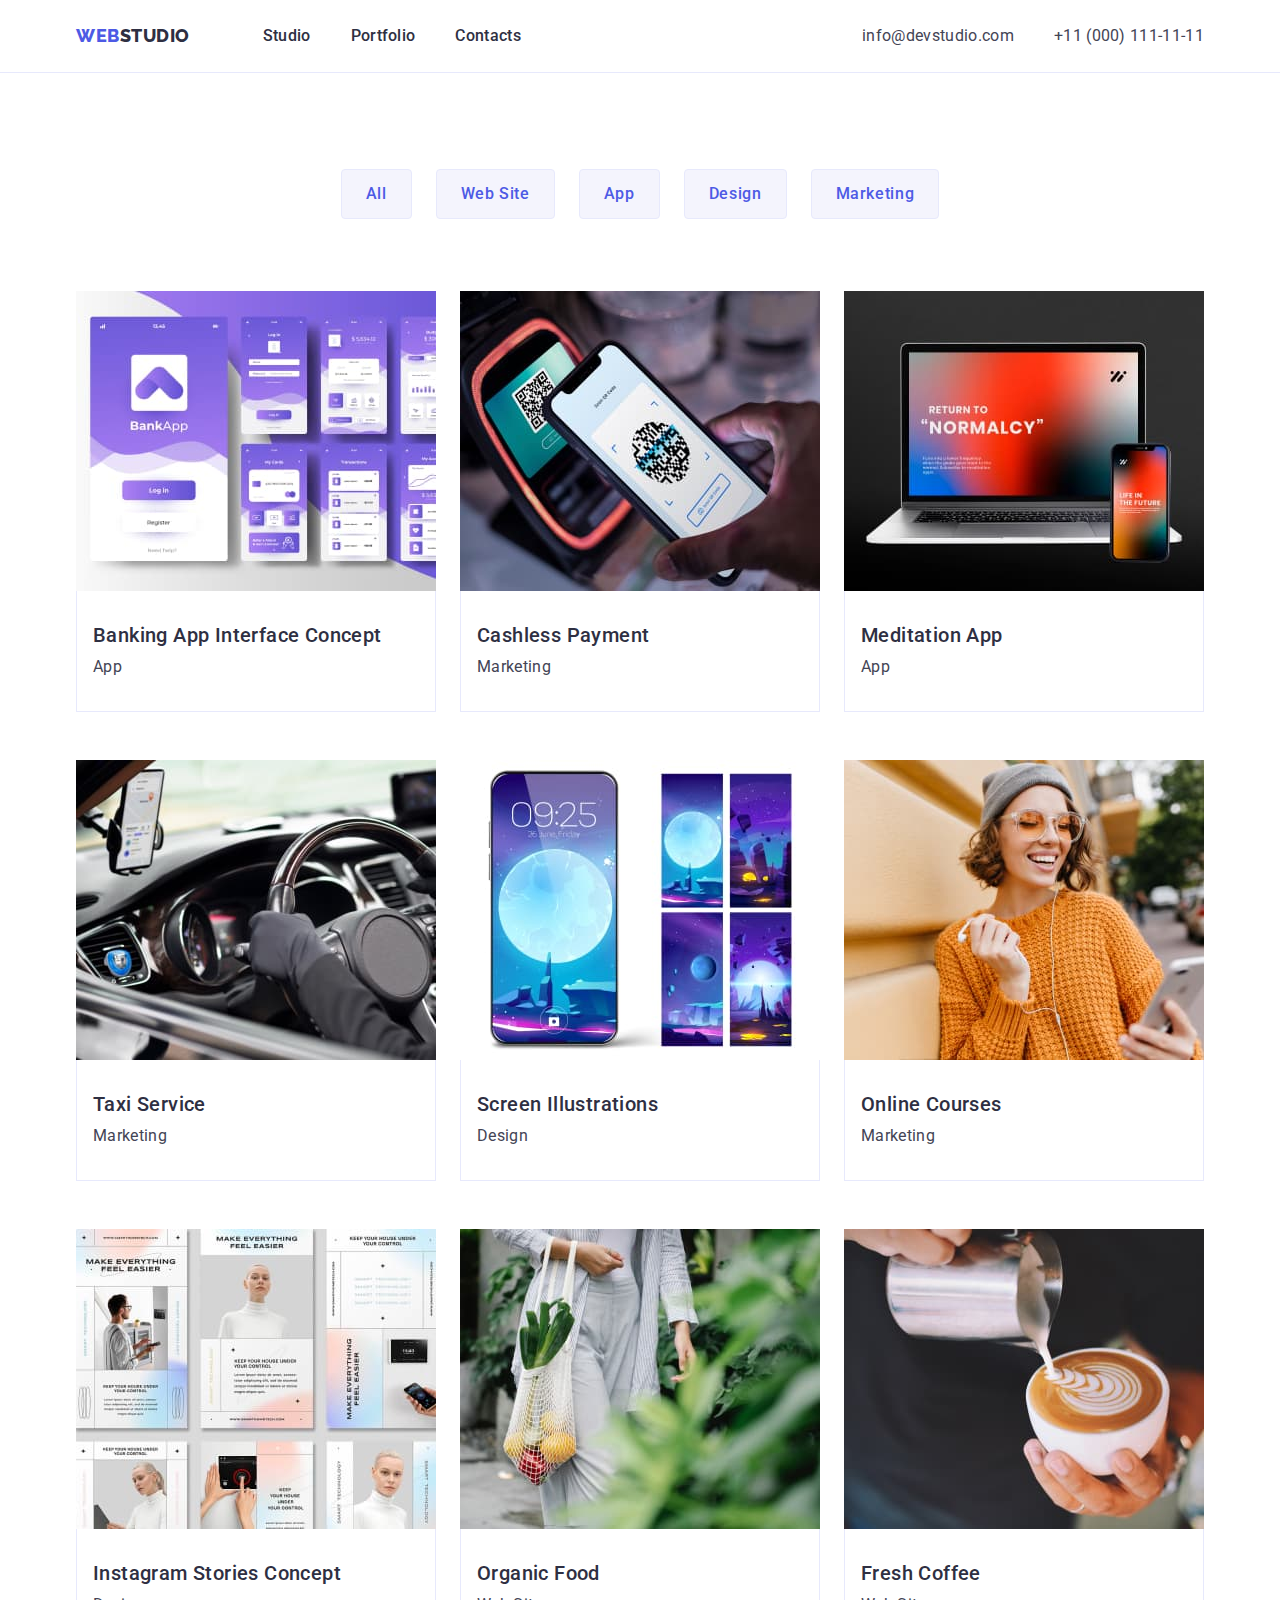
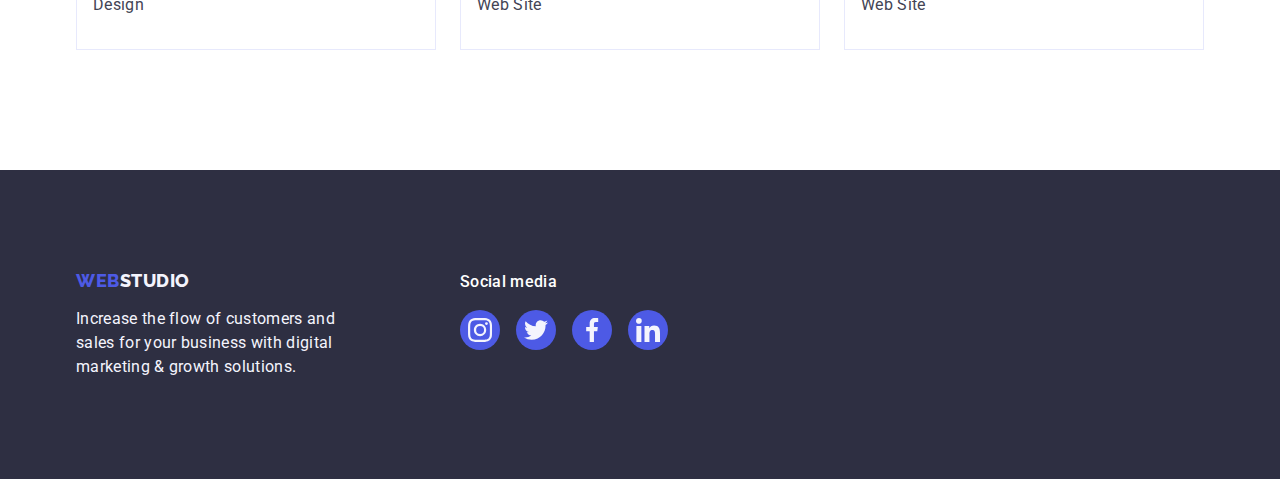
==== portfolio.html @ b9113b6c "Initial commit" ====
<!DOCTYPE html>
<html lang="en">

<head>
    <meta charset="UTF-8">
    <meta http-equiv="X-UA-Compatible" content="IE=edge">
    <meta name="viewport" content="width=device-width, initial-scale=1.0">
    <title>Portfolio</title>
    <link rel="preconnect" href="https://fonts.googleapis.com">
    <link rel="preconnect" href="https://fonts.gstatic.com" crossorigin>
    <link href="https://fonts.googleapis.com/css2?family=Montserrat:ital,wght@0,400;1,700&family=Raleway:wght@800&family=Roboto:wght@400;500;700;900&display=swap" rel="stylesheet">
    <link rel="stylesheet" href="https://cdnjs.cloudflare.com/ajax/libs/modern-normalize/1.1.0/modern-normalize.min.css">
        <link rel="stylesheet" href="./css/styles.css">
</head>
<body>
    <header   class="header">
        <div class="container header-container">
        <nav class="header-navigation">
            <a class="header-logo link"  href="./index.html">
                Web<span class="header-logotype">Studio</span></a>
            <ul class="header-list list">

                <li  class="header-item"><a class="header-link link" href="./index.html">Studio</a></li>
                <li  class="header-item"><a class="header-link link"  href="./portfolio.html">Portfolio</a></li>
                <li  class="header-item"><a class="header-link link" href="">Contacts</a></li>

            </ul>
        </nav>
        <address class="address">
            <ul class="header-list list" >
                <li class="item"><a class="header-mail link" href="mailto:info@devstudio.com">info@devstudio.com</a></li>
                <li class="item"><a class="header-phone link" href="tel:+110001111111">+11 (000) 111-11-11</a></li>
            </ul>
        </address>
        </div>
        </header>
        <main>
            <section class="portfolio">
            <div class="container">
            <h1 hidden>Service</h1>
            <ul class="portfolio-list-btn list">
                <li class="work-item"><button type="button" class="portfolio-btn">All</button></li>
                <li class="work-item"><button type="button" class="portfolio-btn">Web Site</button></li>
                <li class="work-item"><button type="button" class="portfolio-btn">App</button></li>
                <li class="work-item"><button type="button" class="portfolio-btn">Design</button></li>
                <li class="work-item"><button type="button" class="portfolio-btn">Marketing</button></li>
                
            </ul>
            </div>
            <div class="container">
                 <ul class="portfolio-title list">
               <li class="flex-container">
                     <a  class="link link-cards-portfolio " href="#">
                        <img class="section-img" src="./images/app.jpg" width="360" alt="mobile banking app">
                    <div class="cards-portfolio">
                    <h2 class="service-title">Banking App Interface Concept</h2>
                    <p class="service-text">App</p>
                    </div>
                    </a>  
                   </li>
                <li class="flex-container" >
                    <a  class="link link-cards-portfolio" href="#">
                        <img class="section-img" src="./images/screenshot.jpg" width="360" alt="payment by phone">
                        <div class="cards-portfolio">
                        <h2 class="service-title">Cashless Payment</h2>
                        <p class="service-text">Marketing</p>
                        </div>
                        </a>
                </li>
                <li class="flex-container">
                    <a class="link link-cards-portfolio" href="#">
                    <img class="section-img" src="./images/computer.jpg" width="360" alt="laptop and phone">
                    <div class="cards-portfolio">
                        <h2 class="service-title">Meditation App</h2>
                        <p class="service-text">App</p>
                        </div>
                        </a>
                </li>
                <li>
                    <a class="link link-cards-portfolio" href="#">
                        <img class="section-img" src="./images/car.jpg" width="360" alt="interior of the car">
                        <div class="cards-portfolio">
                        <h2 class="service-title ">Taxi Service</h2>
                        <p class="service-text">Marketing</p>
                        </div>
                        </a>
                </li>
                <li>
                    <a class="link link-cards-portfolio" href="#">
                        <img class="section-img" src="./images/phone.jpg" width="360" alt="phone">
                        <div class="cards-portfolio">
                        <h2 class="service-title">Screen Illustrations</h2>
                        <p class="service-text" >Design</p>
                        </div>
                        </a>
                </li>
                <li>
                    <a class="link link-cards-portfolio" href="#">
                   <img class="section-img" src="./images/woman.jpg" width="360" alt="young woman">
                    <div class="cards-portfolio">
                        <h2 class="service-title">Online Courses</h2>
                     <p class="service-text">Marketing</p>
                    </div>
                        </a>
                </li>
                <li class="link">
                    <a class="link link-cards-portfolio" href="#">
                 <img class="section-img" src="./images/cards.jpg" width="360" alt="Instagram app">
                <div class="cards-portfolio">
                        <h2 class="service-title" >Instagram Stories Concept</h2>
                        <p class="service-text">Design</p>
                        </div>
                    </a>
                </li>
                <li>
                    <a class="link link-cards-portfolio" href="#">
                   <img class="section-img" src="./images/organic.jpg" width="360" alt="green food">
                    <div class="cards-portfolio">
                        <h2 class="service-title">Organic Food</h2>
                        <p class="service-text">Web Site</p>
                        </div>
                    </a>
                </li>
                <li>
                    <a class="link link-cards-portfolio" href="#">
              <img class="section-img" src="./images/coffee.jpg" width="360" alt="cup coffee">
            <div class="cards-portfolio">
                        <h2 class="service-title" >Fresh Coffee</h2>
                        <p class="service-text">Web Site</p>
                        </div>
                        </a>
                </li>
            </ul>
           
            </div>
        </section>

        </main>
        <footer class="footer" >
            <div class="container container-one">
                <div class="footer-content">
            <a class="footer-logo link" href="./index.html">Web<span class="footer-logotype">Studio</span></a>
             <p class="footer-text">Increase the flow of customers and sales for your business with digital marketing & growth solutions.</p>
          </div>
<div class="footer-social">
    <h3 class="footer-media">Social media</h3>
    <ul class="footer-list list">
        <li class="footer-item">
            <a class="footer-media-link link" href>
                <svg class="footer-icon" wigth="24" height="24">
                    <use href="./images/icons.svg#icon-instagram-2-1"></use>
                </svg>
            </a>
        </li>
        <li class="footer-item">
            <a class="footer-media-link link" href>
                <svg class="footer-icon" wigth="24" height="24">
                    <use href="./images/icons.svg#icon-twitter-1-1"></use>
                </svg>
            </a>
        </li>
        <li class="footer-item">
            <a class="footer-media-link link" href>
                <svg class="footer-icon" wigth="24" height="24">
                    <use href="./images/icons.svg#icon-facebook-1-1"></use>
                </svg>
            </a>
        </li>
        <li class="footer-item">
            <a class="footer-media-link link" href>
                <svg class="footer-icon" wigth="24" height="24">
                    <use href="./images/icons.svg#icon-linkedin-1-1"></use>
                </svg>
            </a>
        </li>
    </ul>
    </div>
            </div>
        </footer>
        
        </body>
        
        </html>
---- css/styles.css ----
:root {
 --main-title-color: #ffffff;
 --second-color: #2e2f42;
--main-btn-color: #404bbf;
--second-btn-color: #4D5AE5;
--address-color: #434455;
--first-logo-color: #4d5ae5;
--footer-second-color: #f4f4fd;
--main-text-color: #434455;
--border-portfolio: #e7e9fc;
--bg-gradient: linear-gradient(
rgba(46, 47, 66, 0.7),
rgba(46, 47, 66, 0.7)
);
--ocean-bg-color: #31d0aa;
--fill-icon: #8e8f99;
}
html {
    box-sizing: border-box;

}
*,
*::before,
*::after {
    box-sizing: inherit;
}
p,
h1,
h2,
h3,
h4,
h5,
h6 {
    margin: 0;
}
ul {
    margin: 0;
    padding-left: 0;
}
.images {
    display: block;
    max-width: 100%;
    height: auto;
}
body{
    font-family: 'Roboto', sans-serif;
    letter-spacing: 0.02em;
    color: #434455;
    background-color: var(--main-title-color);
    }
.list{
    padding: 0;
     margin: 0;
    list-style: none ;
}
.link{
    text-decoration: none ;
}
.container {
    width: 1158px;
    padding-left: 15px;
    padding-right: 15px;
    margin-left: auto;
    margin-right: auto;
 }
.header {
background-color: var(--main-title-color);
border-bottom: 1px solid var(--border-portfolio);
}
.header-container{
    display: flex;
    align-items: center;
    }
.header-navigation{
display: flex;
align-items: center;
margin-right: auto;
}
.header-logo {
    margin-right: 72px;
    font-family:  'Raleway', sans-serif;
     font-style: normal;
     font-weight: 800;
     font-size: 18px;
     line-height: 1.17;
    display: flex;
     letter-spacing:  0.03em;
     text-transform: uppercase;
    color: var(--first-logo-color)
}
.header-logotype {
width: 71px;
height: 21px;
font-family: 'Raleway';
font-weight: 800;
font-size: 18px;
line-height: 1.17;
display: flex;
letter-spacing: 0.03em;
text-transform: uppercase;
color: var(--second-color); 
}

.header-navigation{
    display: flex;
    align-items: center;
}
.header-item:not(:last-child) {
    margin-right: 40px;
}
.header-list{
 display: flex;
}
.header-item {
    font-weight: 500;
    font-size: 16px;
    line-height: 1.5; 
    color: var(--second-color);}
  .header-list:hover {
      color: var(--main-btn-color);
  }
.header-list:focus {
      color: var(--main-btn-color);
  }
.header-link:hover{color: var(--main-btn-color); }

.header-link:focus{ color: var(--main-btn-color);}
.header-link {
display: block;
padding-top: 24px;
padding-bottom: 24px;
font-weight: 500;
font-size: 16px;
line-height: 1.5; 
letter-spacing: 0.02em;
 color: var(--second-color);
}
.address {
    font-style: normal;
    font-weight: 400;
    line-height: 1.5;
    color: var(--address-color);
   }

.header-mail {
font-weight: 400;
font-size: 16px;
line-height: 1.5;
letter-spacing: 0.02em;
color: var(--address-color);  
}
.header-mail:hover {
    color: var(--main-btn-color);
}
.header-mail:focus {
    color: var(--main-btn-color);
}
.header-phone {
    margin-left: 40px;
    font-weight: 400;
    font-size: 16px;
    line-height: 1.5;
    letter-spacing: 0.02em;
    color: var(--address-color);
}

.header-phone:hover {
    color: var(--main-btn-color);
}
.header-phone:focus {
    color: var(--main-btn-color);
}

.hero {

padding-top: 188px;
padding-bottom: 188px;
background-color: var(--second-color);
text-align: center;
background-image: 
var(--bg-gradient) ,
url(../images/hero-bg.jpg.jpg);
width: 1440px;
margin-left: auto;
margin-right: auto;
background-position: center;
background-repeat: no-repeat;
background-size: cover;
}
.hero-button:hover{ 
    background-color: var(--main-btn-color);
}
.hero-button:focus{ 
color:var(--main-btn-color) ;
background-color: var(--main-btn-color); 
}
.hero-button{
min-width: 169px;
height: 56px;
font-family: 'Roboto', sans-serif;
font-weight: 500;
font-size: 16px;
line-height: 1.5;
letter-spacing: 0.04em;
color: var(--main-title-color);
background-color: var(--second-btn-color);
cursor: pointer;
border-radius: 4px;
border: none;
padding: 16px 32px;

}
.hero-title{
    
margin-left: auto;
margin-right: auto;
width: 496px;
font-weight: 700;
font-size: 56px;
line-height: 1.07;
text-align: center;
letter-spacing: 0.02em;
color: var(--main-title-color);
margin-bottom: 48px;
}
.section-one{
padding-top: 120px;
}

.feature-list{

display: flex;
gap: 24px;
}
.feature-list .item{
width: 264px;
}
.description {
display: flex;
justify-content: center;
align-items: center; 
height: 112px;
background-size: contain;
background-color: #f4f4fd;
border-radius: 4px;
margin-bottom: 8px;
}
.description-icon{
    width: 64px;
    height: 64px;
}


.post{
margin-bottom: 8px;
font-weight: 500;
font-size: 20px;
line-height: 1.2;
letter-spacing: 0.02em;
color: var(--second-color);
}
.text{
font-weight: 400;
font-size: 16px;
line-height: 1.5;
letter-spacing: 0.02em;
color: var(--main-text-color);
}
.section-three{
    padding-top: 120px;
    padding-bottom: 120px;
    
}
.hero-title-two{
font-size: 36px;
line-height: 1.11;
text-align: center;
text-transform: capitalize;
 color: var(--second-color);
 margin-bottom: 72px;
}
.paintings-list{
display: flex;
gap: 24px;

}
.section-four-title{
font-size: 36px;
line-height: 1.11;
text-align: center;
text-transform: capitalize;
letter-spacing: 0.02em;
color: var(--second-color);

} 
.section-four-list{
margin-top: 72px;
display: flex;


gap: 24px;
}
.section-four-img{
display: block;
border: 1px solid var(--border-portfolio);
border-top: none;
border-bottom: none;
  
}
.section-four{
padding-top: 120px;
padding-bottom: 120px;
background:var(--footer-second-color);

}
.section-four-photo{
    margin-bottom: 8px;
    text-align: center;
    font-weight: 500;
    font-size: 20px;
    line-height: 1.2;
    letter-spacing: 0.02em;
    color: var(--second-color);
}


.cards-team-list {
display: flex;
justify-content: center;
gap: 24px;
}

.cards-team-item {
width: 40px;
height: 40px;
}

.cards-team-link {
width: 100%;
height: 100%;
border-radius: 50%;
background-color: var(--second-btn-color);
display: flex;
align-items: center;
justify-content: center;

}
.link-cards-portfolio{
    display: block;
}
.cards-team-link:hover {
    background-color: var(--main-btn-color);
}

.cards-team-icon{
fill: var(--footer-second-color);
}

.cards-portfolio{
    padding-top: 32px;
    padding-bottom: 32px;
    padding-left: 16px;
    border: 1px solid var(--border-portfolio);
    border-top: none;
    gap: 8px;
    }
.link-cards-portfolio:hover{
box-shadow: 0px 3px 1px rgba(0, 0, 0, 0.1), 0px 2px 1px rgba(0, 0, 0, 0.08), 0px 2px 2px rgba(0, 0, 0, 0.12);
}
.section-img{
    display: block;

}
.cards{
    padding-top: 32px;
    padding-bottom: 32px;
    border: 1px solid var(--border-portfolio);
    border-radius: 0px 0px 4px 4px;
    }
.section-four-item{
    background-color: var(--main-title-color);
}
.cards {
box-shadow: 0px 1px 6px 0px rgba(46, 47, 66, 0.08);
}
.profession{
    margin-bottom: 8px;
    text-align: center;
    line-height: 1.5;
    letter-spacing: 0.02em;
    color: var(--main-text-color);
}

.company {
    padding-top: 120px;
    padding-bottom: 120px;
}

.company-tytle {
font-size: 36px;
line-height: 1.11;
text-align: center;
text-transform: capitalize;
letter-spacing: 0.02em;
color: var(--second-color);
}
.company-link{
width: 100%;
height: 100%;
fill: var(--fill-icon);
display: flex;
align-items: center;
justify-content: center;
border: 1px solid var(--fill-icon);
border-radius: 4px;
}
.company-link:hover
 {
fill: var(--main-btn-color);
border-color: var(--main-btn-color);
}

.company-list {
    display: flex;
    gap: 24px;
    margin-top: 72px;
    justify-content: center;
}



.company-item {
width: calc((100% - 120px) / 6);
height: 88px;
}

.footer{
padding-top: 100px;
padding-bottom: 100px;
background-color: var(--second-color);

}
.footer-logotype{
    color: var(--footer-second-color);

}
.footer-logo {
    font-family: 'Raleway', sans-serif;
    font-weight: 800;
    font-size: 18px;
    line-height: 1.17;
    letter-spacing: 0.03em;
    text-transform: uppercase;
    color: var(--first-logo-color)
}
.footer-text{
width: 264px;
margin-top: 16px;
font-weight: 400;
font-size: 16px;
line-height: 1.5;
letter-spacing: 0.02em;
color: var(--footer-second-color);

}
.footer-media{
font-weight: 500;
font-size: 16px;
line-height: 1.5;
letter-spacing: 0.02em;
color: var(--main-title-color);
margin-bottom: 16px;
}
.footer-list{
display: flex;
justify-content: center;
gap: 16px;
}
.container-one{
display: flex;
}
.footer-item{
width: 40px;
height: 40px;
}
.footer-media-link{
width: 100%;
    height: 100%;
    border-radius: 50%;
    background-color: var(--second-btn-color);
    display: flex;
    align-items: center;
    justify-content: center;

}
.footer-media-link:hover {
    background-color: var(--ocean-bg-color);
}
.footer-icon{
fill: var(--footer-second-color);
}
.footer-social{
margin-left: 120px;
}
.root{
    background-color: var(--main-title-color);
}
.list{
    list-style: none ;
}
.link{
    text-decoration: none ;}
.header {
    background-color: var(--main-title-color);
}
.header-logo {
    font-family:  'Raleway', sans-serif;;
     font-weight: 800;
     font-size: 18px;
     line-height: 1.17;
     display: flex;
     letter-spacing:  0.03em;
     text-transform: uppercase;
    color: var(--first-logo-color);
}
.address{
line-height: 1.5;
color: var(--address-color);
 }
.header-link {
font-weight: 500;
font-size: 16px;
line-height: 1.5; 
letter-spacing: 0.02em;
color: var(--second-color);
}
 .header-mail {
font-weight: 400;
font-size: 16px;
line-height: 1.5;
letter-spacing: 0.02em;
color: var(--address-color);  
}
 .header-phone {
font-weight: 400;
font-size: 16px;
line-height: 1.5;
letter-spacing: 0.02em;
color: var(--address-color);
}
.portfolio{
padding-top: 96px;
padding-bottom: 120px;

font-family: 'Roboto', sans-serif ; 
}
.portfolio-btn  {
    
padding-left: 24px;
padding-right: 24px;
padding-top: 12px;
padding-bottom: 12px;
border: 1px solid var(--border-portfolio);
font-family: 'Roboto', sans-serif ;
font-size: 16px;
font-weight: 500;
line-height: 1.5;
letter-spacing: 0.04em;
cursor: pointer;
border-radius: 4px;
background: var(--footer-second-color);
color: var(--second-btn-color);
}
.portfolio-list-btn{
display: flex;
justify-content: center;
}
.portfolio-list-btn .work-item + .work-item {
    margin-left: 24px;
}
.portfolio-title{
display: flex;
flex-wrap: wrap;
margin-top: 72px;
gap: 48px 24px;
}
.flex-container{
width: calc((100% - 48px) / 3);

}
.portfolio-btn:hover{color: var(--main-title-color) ;
  background-color: var(--main-btn-color); 
box-shadow: 0px 3px 1px rgba(0, 0, 0, 0.1), 0px 2px 1px rgba(0, 0, 0, 0.08), 0px 2px 2px rgba(0, 0, 0, 0.12);
 border-color: var(--main-btn-color);
}
.portfolio-btn:focus{color: var(--main-title-color) ;
    background-color: var(--main-btn-color);}
 
.work-item {
  font-family:'Roboto',sans-serif ;
  font-style: normal;
   font-size: 16px;
   line-height: 1.5; 
  letter-spacing: 0.04em;  
}
 .list-style{
list-style:  none;
color: var(--second-color);}
.service-title{
margin-bottom: 8px;
    font-weight: 500;
    font-size: 20px;
    line-height: 1.2;
    letter-spacing: 0.02em;
    color: var(--second-color);
    
}
.service-text{
    font-size: 16px;
    line-height: 1.5;
    letter-spacing: 0.02em;
    color:var(--address-color);
}
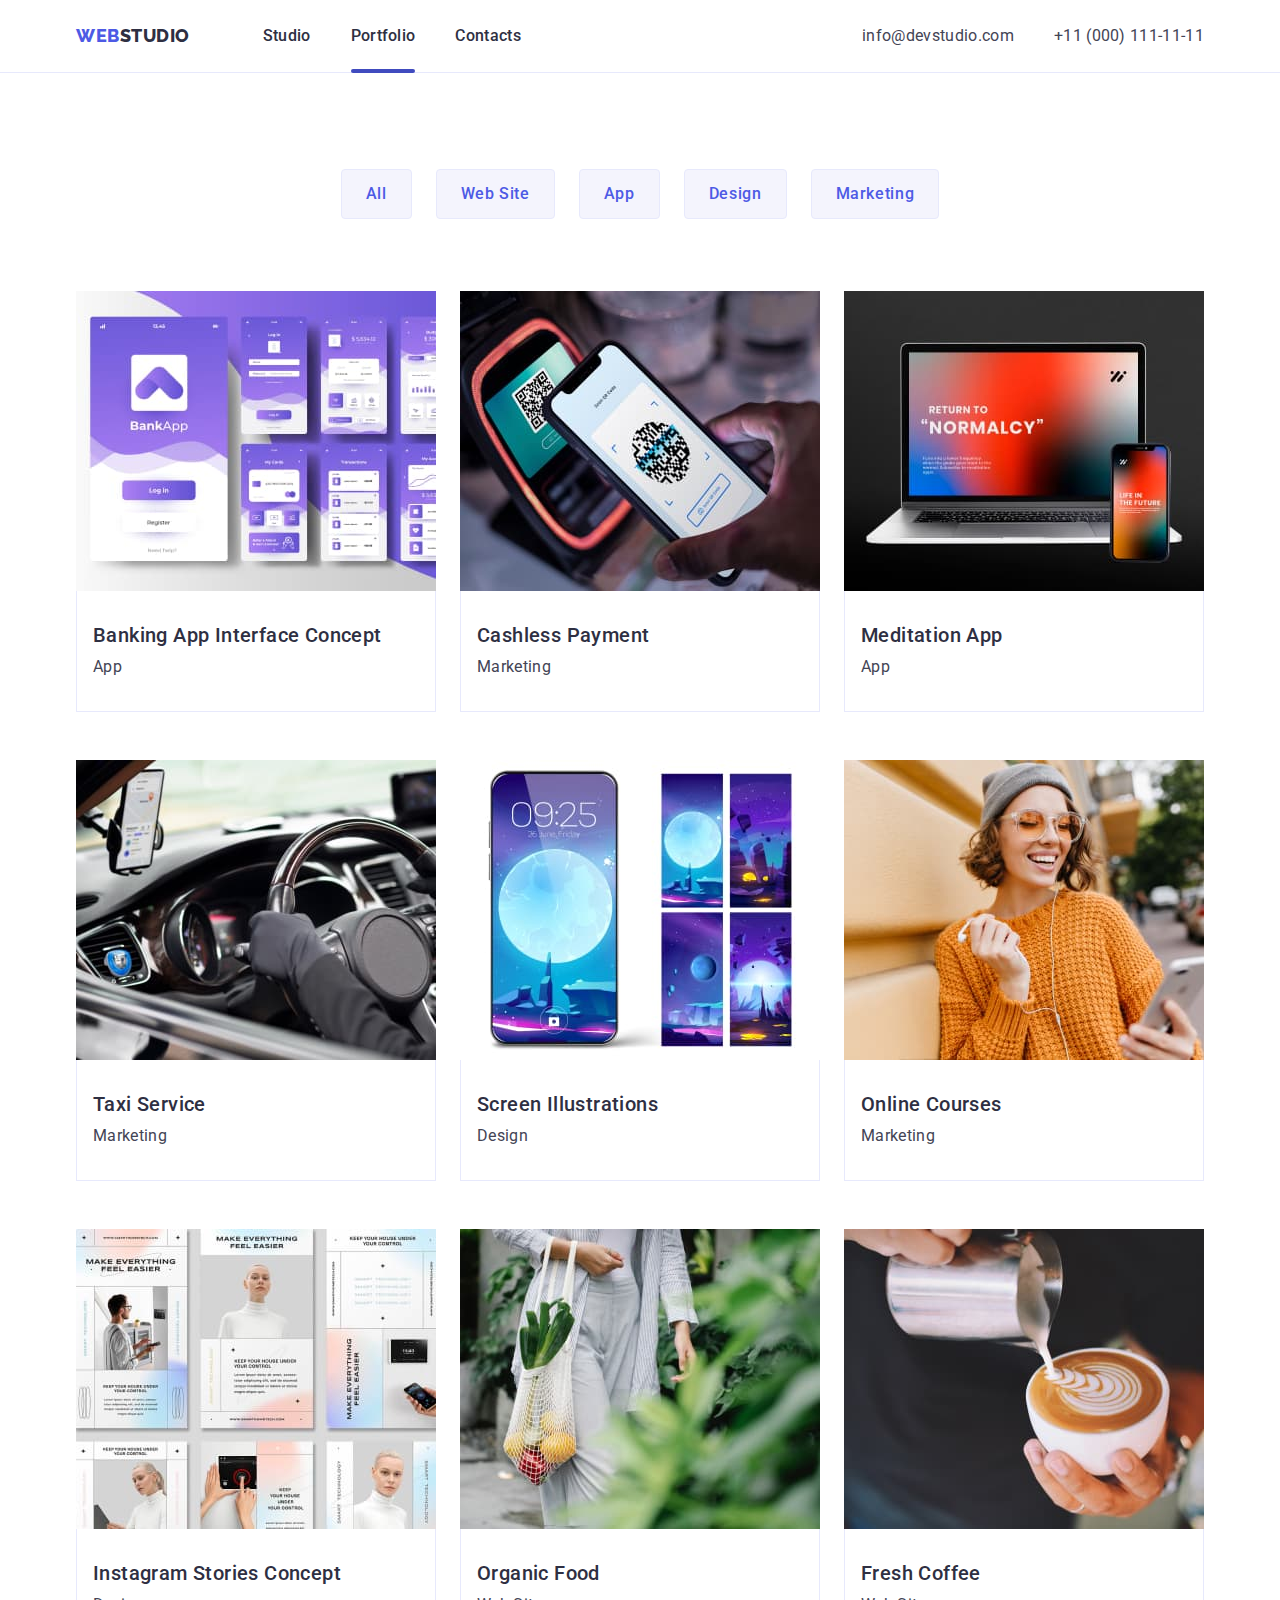
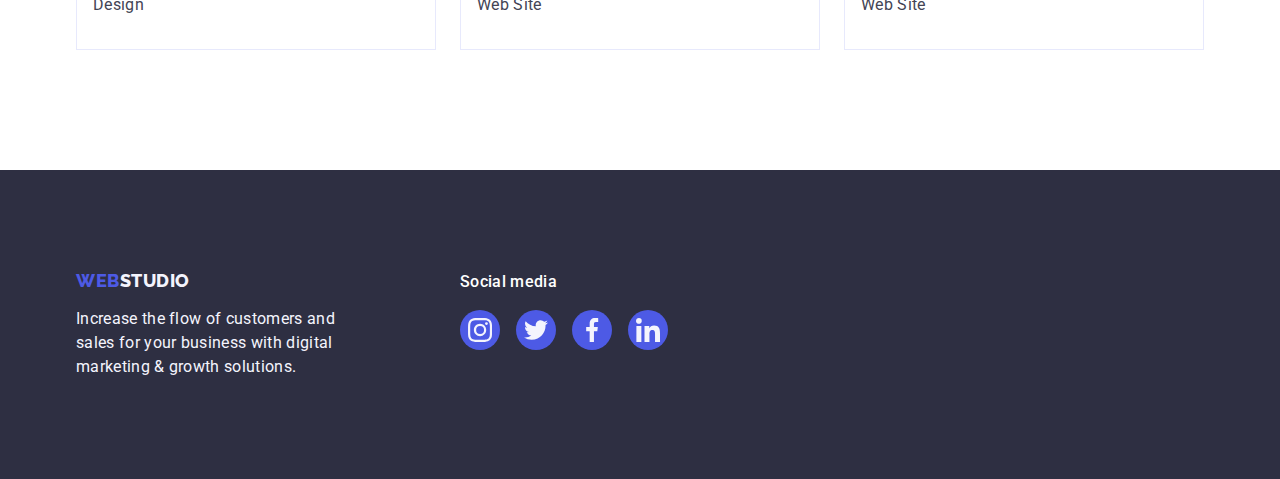
==== commit 7d67d077: "hw5" ====
--- a/portfolio.html
+++ b/portfolio.html
@@ -21,7 +21,7 @@
             <ul class="header-list list">
 
                 <li  class="header-item"><a class="header-link link" href="./index.html">Studio</a></li>
-                <li  class="header-item"><a class="header-link link"  href="./portfolio.html">Portfolio</a></li>
+                <li  class="header-item"><a class="header-link link curent"  href="./portfolio.html">Portfolio</a></li>
                 <li  class="header-item"><a class="header-link link" href="">Contacts</a></li>
 
             </ul>
@@ -50,8 +50,13 @@
             <div class="container">
                  <ul class="portfolio-title list">
                <li class="flex-container">
-                     <a  class="link link-cards-portfolio " href="#">
+                     <a  class="link link-cards-portfolio" href="#">
+                        <div class="portfolio-cover">
                         <img class="section-img" src="./images/app.jpg" width="360" alt="mobile banking app">
+                        <p class="overlay">
+                            Lorem ipsum dolor sit amet consectetur adipisicing elit. Nemo repudiandae veniam rem explicabo consequuntur laudantium totam ex accusantium, rerum expedita. Omnis, dolores aliquam ad delectus cum expedita, ea quos necessitatibus tempore porro ipsa totam suscipit repellat voluptas inventore odit? Odit.
+                        </p>
+                        </div>
                     <div class="cards-portfolio">
                     <h2 class="service-title">Banking App Interface Concept</h2>
                     <p class="service-text">App</p>
@@ -60,7 +65,14 @@
                    </li>
                 <li class="flex-container" >
                     <a  class="link link-cards-portfolio" href="#">
-                        <img class="section-img" src="./images/screenshot.jpg" width="360" alt="payment by phone">
+                        <div class="portfolio-cover">
+                            <img class="section-img" src="./images/screenshot.jpg" width="360" alt="payment by phone">
+                    <p class="overlay">
+                        Lorem ipsum dolor sit amet consectetur adipisicing elit. Nemo repudiandae veniam rem explicabo consequuntur
+                        laudantium totam ex accusantium, rerum expedita. Omnis, dolores aliquam ad delectus cum expedita, ea quos
+                        necessitatibus tempore porro ipsa totam suscipit repellat voluptas inventore odit? Odit.
+                    </p>
+                        </div>
                         <div class="cards-portfolio">
                         <h2 class="service-title">Cashless Payment</h2>
                         <p class="service-text">Marketing</p>
@@ -69,8 +81,15 @@
                 </li>
                 <li class="flex-container">
                     <a class="link link-cards-portfolio" href="#">
-                    <img class="section-img" src="./images/computer.jpg" width="360" alt="laptop and phone">
-                    <div class="cards-portfolio">
+                    <div class="portfolio-cover">
+                        <img class="section-img" src="./images/computer.jpg" width="360" alt="laptop and phone">
+                <p class="overlay">
+                    Lorem ipsum dolor sit amet consectetur adipisicing elit. Nemo repudiandae veniam rem explicabo consequuntur
+                    laudantium totam ex accusantium, rerum expedita. Omnis, dolores aliquam ad delectus cum expedita, ea quos
+                    necessitatibus tempore porro ipsa totam suscipit repellat voluptas inventore odit? Odit.
+                </p>
+                    </div>
+                        <div class="cards-portfolio">
                         <h2 class="service-title">Meditation App</h2>
                         <p class="service-text">App</p>
                         </div>
@@ -78,7 +97,14 @@
                 </li>
                 <li>
                     <a class="link link-cards-portfolio" href="#">
+                        <div class="portfolio-cover">
                         <img class="section-img" src="./images/car.jpg" width="360" alt="interior of the car">
+                        <p class="overlay">
+                            Lorem ipsum dolor sit amet consectetur adipisicing elit. Nemo repudiandae veniam rem explicabo consequuntur
+                            laudantium totam ex accusantium, rerum expedita. Omnis, dolores aliquam ad delectus cum expedita, ea quos
+                            necessitatibus tempore porro ipsa totam suscipit repellat voluptas inventore odit? Odit.
+                        </p>
+                    </div>
                         <div class="cards-portfolio">
                         <h2 class="service-title ">Taxi Service</h2>
                         <p class="service-text">Marketing</p>
@@ -87,7 +113,14 @@
                 </li>
                 <li>
                     <a class="link link-cards-portfolio" href="#">
+                        <div class="portfolio-cover">
                         <img class="section-img" src="./images/phone.jpg" width="360" alt="phone">
+                        <p class="overlay">
+                            Lorem ipsum dolor sit amet consectetur adipisicing elit. Nemo repudiandae veniam rem explicabo consequuntur
+                            laudantium totam ex accusantium, rerum expedita. Omnis, dolores aliquam ad delectus cum expedita, ea quos
+                            necessitatibus tempore porro ipsa totam suscipit repellat voluptas inventore odit? Odit.
+                        </p>
+                    </div>
                         <div class="cards-portfolio">
                         <h2 class="service-title">Screen Illustrations</h2>
                         <p class="service-text" >Design</p>
@@ -96,8 +129,15 @@
                 </li>
                 <li>
                     <a class="link link-cards-portfolio" href="#">
+                        <div class="portfolio-cover">
                    <img class="section-img" src="./images/woman.jpg" width="360" alt="young woman">
-                    <div class="cards-portfolio">
+                    <p class="overlay">
+                        Lorem ipsum dolor sit amet consectetur adipisicing elit. Nemo repudiandae veniam rem explicabo consequuntur
+                        laudantium totam ex accusantium, rerum expedita. Omnis, dolores aliquam ad delectus cum expedita, ea quos
+                        necessitatibus tempore porro ipsa totam suscipit repellat voluptas inventore odit? Odit.
+                    </p>
+                </div>
+                   <div class="cards-portfolio">
                         <h2 class="service-title">Online Courses</h2>
                      <p class="service-text">Marketing</p>
                     </div>
@@ -105,8 +145,15 @@
                 </li>
                 <li class="link">
                     <a class="link link-cards-portfolio" href="#">
+                        <div class="portfolio-cover">
                  <img class="section-img" src="./images/cards.jpg" width="360" alt="Instagram app">
-                <div class="cards-portfolio">
+            <p class="overlay">
+                Lorem ipsum dolor sit amet consectetur adipisicing elit. Nemo repudiandae veniam rem explicabo consequuntur
+                laudantium totam ex accusantium, rerum expedita. Omnis, dolores aliquam ad delectus cum expedita, ea quos
+                necessitatibus tempore porro ipsa totam suscipit repellat voluptas inventore odit? Odit.
+            </p>
+                </div>
+                 <div class="cards-portfolio">
                         <h2 class="service-title" >Instagram Stories Concept</h2>
                         <p class="service-text">Design</p>
                         </div>
@@ -114,8 +161,15 @@
                 </li>
                 <li>
                     <a class="link link-cards-portfolio" href="#">
+                        <div class="portfolio-cover">
                    <img class="section-img" src="./images/organic.jpg" width="360" alt="green food">
-                    <div class="cards-portfolio">
+                <p class="overlay">
+                    Lorem ipsum dolor sit amet consectetur adipisicing elit. Nemo repudiandae veniam rem explicabo consequuntur
+                    laudantium totam ex accusantium, rerum expedita. Omnis, dolores aliquam ad delectus cum expedita, ea quos
+                    necessitatibus tempore porro ipsa totam suscipit repellat voluptas inventore odit? Odit.
+                </p>
+                </div>
+                   <div class="cards-portfolio">
                         <h2 class="service-title">Organic Food</h2>
                         <p class="service-text">Web Site</p>
                         </div>
@@ -123,8 +177,15 @@
                 </li>
                 <li>
                     <a class="link link-cards-portfolio" href="#">
+                        <div class="portfolio-cover">
               <img class="section-img" src="./images/coffee.jpg" width="360" alt="cup coffee">
-            <div class="cards-portfolio">
+        <p class="overlay">
+            Lorem ipsum dolor sit amet consectetur adipisicing elit. Nemo repudiandae veniam rem explicabo consequuntur
+            laudantium totam ex accusantium, rerum expedita. Omnis, dolores aliquam ad delectus cum expedita, ea quos
+            necessitatibus tempore porro ipsa totam suscipit repellat voluptas inventore odit? Odit.
+        </p>
+            </div>
+              <div class="cards-portfolio">
                         <h2 class="service-title" >Fresh Coffee</h2>
                         <p class="service-text">Web Site</p>
                         </div>
@@ -147,28 +208,28 @@
     <ul class="footer-list list">
         <li class="footer-item">
             <a class="footer-media-link link" href>
-                <svg class="footer-icon" wigth="24" height="24">
+                <svg class="footer-icon" width="24" height="24">
                     <use href="./images/icons.svg#icon-instagram-2-1"></use>
                 </svg>
             </a>
         </li>
         <li class="footer-item">
             <a class="footer-media-link link" href>
-                <svg class="footer-icon" wigth="24" height="24">
+                <svg class="footer-icon" width="24" height="24">
                     <use href="./images/icons.svg#icon-twitter-1-1"></use>
                 </svg>
             </a>
         </li>
         <li class="footer-item">
             <a class="footer-media-link link" href>
-                <svg class="footer-icon" wigth="24" height="24">
+                <svg class="footer-icon" width="24" height="24">
                     <use href="./images/icons.svg#icon-facebook-1-1"></use>
                 </svg>
             </a>
         </li>
         <li class="footer-item">
             <a class="footer-media-link link" href>
-                <svg class="footer-icon" wigth="24" height="24">
+                <svg class="footer-icon" width="24" height="24">
                     <use href="./images/icons.svg#icon-linkedin-1-1"></use>
                 </svg>
             </a>
@@ -177,7 +238,7 @@
     </div>
             </div>
         </footer>
-        
+        <script src="./js/modal.js"></script>
         </body>
         
         </html>--- a/css/styles.css
+++ b/css/styles.css
@@ -8,12 +8,16 @@
 --footer-second-color: #f4f4fd;
 --main-text-color: #434455;
 --border-portfolio: #e7e9fc;
+--color-modal-bg: #fcfcfc;
 --bg-gradient: linear-gradient(
 rgba(46, 47, 66, 0.7),
 rgba(46, 47, 66, 0.7)
 );
 --ocean-bg-color: #31d0aa;
 --fill-icon: #8e8f99;
+--transition-dur-and-func: 250ms 
+cubic-bezier(0.4, 0, 0.2, 1);
+;
 }
 html {
     box-sizing: border-box;
@@ -109,7 +113,9 @@
     margin-right: 40px;
 }
 .header-list{
- display: flex;
+display: flex;
+
+
 }
 .header-item {
     font-weight: 500;
@@ -126,6 +132,7 @@
 
 .header-link:focus{ color: var(--main-btn-color);}
 .header-link {
+position: relative;
 display: block;
 padding-top: 24px;
 padding-bottom: 24px;
@@ -134,12 +141,27 @@
 line-height: 1.5; 
 letter-spacing: 0.02em;
  color: var(--second-color);
-}
+ transition: color var(--transition-dur-and-func);
+}
+
+.curent::after{
+content: '';
+position: absolute;
+margin-top: 20px;
+bottom: -1px;border-radius: 2px;
+display: block;
+width: 100%;
+height: 4px;
+background-color: var(--main-btn-color);
+
+}
+
 .address {
     font-style: normal;
     font-weight: 400;
     line-height: 1.5;
     color: var(--address-color);
+    transition: var(--transition-dur-and-func);
    }
 
 .header-mail {
@@ -208,7 +230,7 @@
 border-radius: 4px;
 border: none;
 padding: 16px 32px;
-
+transition: background-color var(--transition-dur-and-func);
 }
 .hero-title{
     
@@ -241,7 +263,7 @@
 align-items: center; 
 height: 112px;
 background-size: contain;
-background-color: #f4f4fd;
+background-color: var(--footer-second-color);
 border-radius: 4px;
 margin-bottom: 8px;
 }
@@ -343,7 +365,7 @@
 display: flex;
 align-items: center;
 justify-content: center;
-
+transition: background-color var(--transition-dur-and-func);
 }
 .link-cards-portfolio{
     display: block;
@@ -354,6 +376,9 @@
 
 .cards-team-icon{
 fill: var(--footer-second-color);
+}
+.cards-team-icon{
+transition: fill var(--transition-dur-and-func);
 }
 
 .cards-portfolio{
@@ -413,6 +438,10 @@
 justify-content: center;
 border: 1px solid var(--fill-icon);
 border-radius: 4px;
+transition: border-color var(--transition-dur-and-func);
+}
+.company-icon{
+ transition: fill var(--transition-dur-and-func);
 }
 .company-link:hover
  {
@@ -491,7 +520,7 @@
     display: flex;
     align-items: center;
     justify-content: center;
-
+transition: background-color var(--transition-dur-and-func);
 }
 .footer-media-link:hover {
     background-color: var(--ocean-bg-color);
@@ -499,6 +528,10 @@
 .footer-icon{
 fill: var(--footer-second-color);
 }
+.footer-icon {
+transition: fill var(--transition-dur-and-func);
+}
+
 .footer-social{
 margin-left: 120px;
 }
@@ -571,6 +604,10 @@
 background: var(--footer-second-color);
 color: var(--second-btn-color);
 }
+.portfolio-btn{
+transition: color var(--transition-dur-and-func);
+
+}
 .portfolio-list-btn{
 display: flex;
 justify-content: center;
@@ -587,6 +624,31 @@
 .flex-container{
 width: calc((100% - 48px) / 3);
 
+}
+
+
+
+.overlay{
+    position: absolute; 
+    background-color: var(--first-logo-color);
+    color: var(--footer-second-color);
+    font-size: 16px;
+    top: 0;
+    font-weight: 400;
+    padding: 40px;
+    height: 100%;
+   transform: translateY(100%);
+   transition: transform var(--transition-dur-and-func); 
+}
+.portfolio-cover{
+position: relative;
+overflow: hidden;
+}
+.link-cards-portfolio{
+   display: block;
+}
+.link-cards-portfolio:hover .overlay{
+ transform: translate(0);
 }
 .portfolio-btn:hover{color: var(--main-title-color) ;
   background-color: var(--main-btn-color); 
@@ -621,3 +683,68 @@
     letter-spacing: 0.02em;
     color:var(--address-color);
 }
+.backdrop{
+    position: fixed;
+    z-index: 100;
+    top: 0;
+    left: 0;
+    height: 100%;
+    width: 100%;
+    background-color: rgba(0, 0, 0, 0.2);
+    transition: visibility var(--transition-dur-and-func),
+    opacity var(--transition-dur-and-func);
+   
+    
+}
+.modal{
+position: absolute;
+top: 50%;
+left: 50%;
+transform: translate(-50%, -50%);
+ width: 408px;
+ height: 576px; 
+ background-color:var(--color-modal-bg) ;  
+ border-radius: 4px;
+transition: transform var(--transition-dur-and-func)
+
+}
+.backdrop .is-hidden {
+  visibility: hidden;
+  opacity: 0;
+  pointer-events: none;
+}
+.is-hidden{
+    opacity: 0;
+    visibility: hidden;
+    pointer-events: none;
+}
+.modal-close-btn{
+    position: absolute;
+    top: 24px;
+    right: 24px;
+    width: 24px;
+    height: 24px;
+    display: flex;
+   cursor: pointer;
+    justify-content: center;
+    align-items: center;
+    background-color: var(--border-portfolio);
+    border-radius: 50px;
+    padding: 0;
+    margin: 0;
+    color: var(--second-color);
+    border: 1px solid rgba(0, 0, 0, 0.1);
+transition: background-color var(--transition-dur-and-func);
+     
+}
+.modal-close-btn-icon{
+transition: fill var(--transition-dur-and-func);
+
+
+
+} 
+.modal-close-btn:hover,:focus{
+background-color: var(--main-btn-color);
+fill: var(--main-title-color);
+}
+
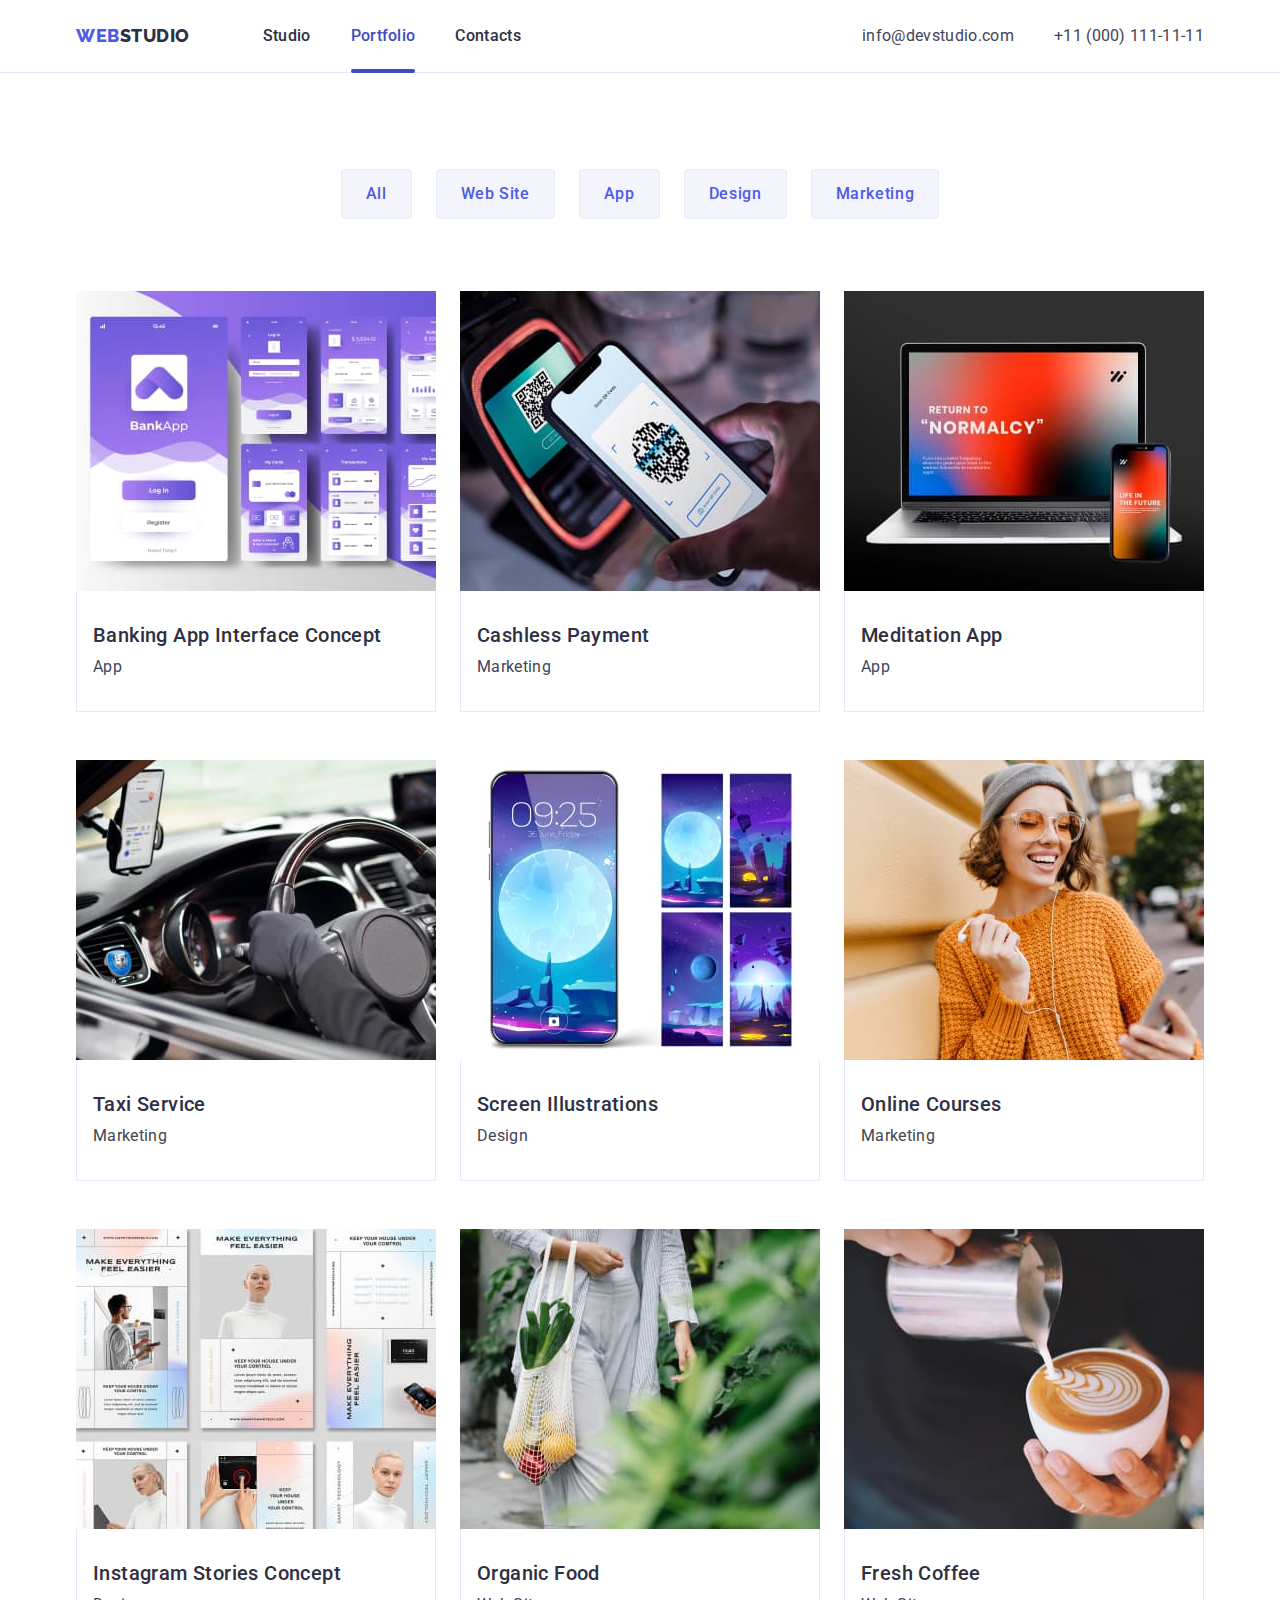
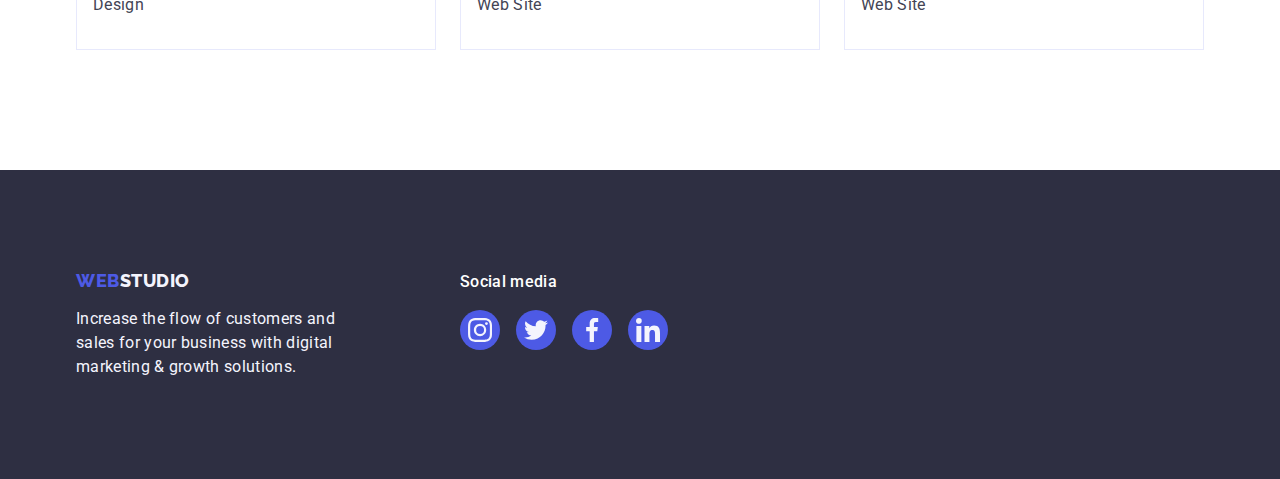
==== commit 0977a2f1: "hwww5" ====
--- a/portfolio.html
+++ b/portfolio.html
@@ -21,7 +21,7 @@
             <ul class="header-list list">
 
                 <li  class="header-item"><a class="header-link link" href="./index.html">Studio</a></li>
-                <li  class="header-item"><a class="header-link link curent"  href="./portfolio.html">Portfolio</a></li>
+                <li  class="header-item"><a class="header-link link current" href="./portfolio.html">Portfolio</a></li>
                 <li  class="header-item"><a class="header-link link" href="">Contacts</a></li>
 
             </ul>
@@ -54,7 +54,7 @@
                         <div class="portfolio-cover">
                         <img class="section-img" src="./images/app.jpg" width="360" alt="mobile banking app">
                         <p class="overlay">
-                            Lorem ipsum dolor sit amet consectetur adipisicing elit. Nemo repudiandae veniam rem explicabo consequuntur laudantium totam ex accusantium, rerum expedita. Omnis, dolores aliquam ad delectus cum expedita, ea quos necessitatibus tempore porro ipsa totam suscipit repellat voluptas inventore odit? Odit.
+                      Lorem, ipsum dolor sit amet consectetur adipisicing elit. Provident suscipit illum temporibus quas nihil dolores aliquam maiores hic numquam error.
                         </p>
                         </div>
                     <div class="cards-portfolio">
@@ -68,9 +68,7 @@
                         <div class="portfolio-cover">
                             <img class="section-img" src="./images/screenshot.jpg" width="360" alt="payment by phone">
                     <p class="overlay">
-                        Lorem ipsum dolor sit amet consectetur adipisicing elit. Nemo repudiandae veniam rem explicabo consequuntur
-                        laudantium totam ex accusantium, rerum expedita. Omnis, dolores aliquam ad delectus cum expedita, ea quos
-                        necessitatibus tempore porro ipsa totam suscipit repellat voluptas inventore odit? Odit.
+                        Lorem ipsum dolor sit, amet consectetur adipisicing elit. Repellendus ad dolor deleniti veniam blanditiis qui repellat fugiat, quam nihil culpa?
                     </p>
                         </div>
                         <div class="cards-portfolio">
@@ -84,9 +82,7 @@
                     <div class="portfolio-cover">
                         <img class="section-img" src="./images/computer.jpg" width="360" alt="laptop and phone">
                 <p class="overlay">
-                    Lorem ipsum dolor sit amet consectetur adipisicing elit. Nemo repudiandae veniam rem explicabo consequuntur
-                    laudantium totam ex accusantium, rerum expedita. Omnis, dolores aliquam ad delectus cum expedita, ea quos
-                    necessitatibus tempore porro ipsa totam suscipit repellat voluptas inventore odit? Odit.
+                    Lorem ipsum, dolor sit amet consectetur adipisicing elit. Aliquid explicabo perspiciatis, sequi provident suscipit vero eum obcaecati illo quisquam nostrum.
                 </p>
                     </div>
                         <div class="cards-portfolio">
@@ -100,9 +96,7 @@
                         <div class="portfolio-cover">
                         <img class="section-img" src="./images/car.jpg" width="360" alt="interior of the car">
                         <p class="overlay">
-                            Lorem ipsum dolor sit amet consectetur adipisicing elit. Nemo repudiandae veniam rem explicabo consequuntur
-                            laudantium totam ex accusantium, rerum expedita. Omnis, dolores aliquam ad delectus cum expedita, ea quos
-                            necessitatibus tempore porro ipsa totam suscipit repellat voluptas inventore odit? Odit.
+                            Lorem ipsum dolor sit amet, consectetur adipisicing elit. At ea laborum perferendis soluta explicabo incidunt aspernatur quis ipsa reprehenderit iure?
                         </p>
                     </div>
                         <div class="cards-portfolio">
@@ -116,9 +110,7 @@
                         <div class="portfolio-cover">
                         <img class="section-img" src="./images/phone.jpg" width="360" alt="phone">
                         <p class="overlay">
-                            Lorem ipsum dolor sit amet consectetur adipisicing elit. Nemo repudiandae veniam rem explicabo consequuntur
-                            laudantium totam ex accusantium, rerum expedita. Omnis, dolores aliquam ad delectus cum expedita, ea quos
-                            necessitatibus tempore porro ipsa totam suscipit repellat voluptas inventore odit? Odit.
+                           Lorem ipsum dolor sit amet consectetur adipisicing elit. Fuga ratione aut praesentium reprehenderit hic dicta distinctio, optio autem quia? Ratione!
                         </p>
                     </div>
                         <div class="cards-portfolio">
@@ -132,9 +124,7 @@
                         <div class="portfolio-cover">
                    <img class="section-img" src="./images/woman.jpg" width="360" alt="young woman">
                     <p class="overlay">
-                        Lorem ipsum dolor sit amet consectetur adipisicing elit. Nemo repudiandae veniam rem explicabo consequuntur
-                        laudantium totam ex accusantium, rerum expedita. Omnis, dolores aliquam ad delectus cum expedita, ea quos
-                        necessitatibus tempore porro ipsa totam suscipit repellat voluptas inventore odit? Odit.
+                        Lorem ipsum dolor sit amet consectetur adipisicing elit. Assumenda saepe eaque perspiciatis dolores laborum eum perferendis at inventore optio labore.
                     </p>
                 </div>
                    <div class="cards-portfolio">
@@ -148,9 +138,7 @@
                         <div class="portfolio-cover">
                  <img class="section-img" src="./images/cards.jpg" width="360" alt="Instagram app">
             <p class="overlay">
-                Lorem ipsum dolor sit amet consectetur adipisicing elit. Nemo repudiandae veniam rem explicabo consequuntur
-                laudantium totam ex accusantium, rerum expedita. Omnis, dolores aliquam ad delectus cum expedita, ea quos
-                necessitatibus tempore porro ipsa totam suscipit repellat voluptas inventore odit? Odit.
+              Lorem ipsum dolor sit amet, consectetur adipisicing elit. Sequi laboriosam consequuntur ab neque voluptatum nesciunt quis labore dolorem a eaque.
             </p>
                 </div>
                  <div class="cards-portfolio">
@@ -164,9 +152,7 @@
                         <div class="portfolio-cover">
                    <img class="section-img" src="./images/organic.jpg" width="360" alt="green food">
                 <p class="overlay">
-                    Lorem ipsum dolor sit amet consectetur adipisicing elit. Nemo repudiandae veniam rem explicabo consequuntur
-                    laudantium totam ex accusantium, rerum expedita. Omnis, dolores aliquam ad delectus cum expedita, ea quos
-                    necessitatibus tempore porro ipsa totam suscipit repellat voluptas inventore odit? Odit.
+                    Lorem ipsum dolor sit amet consectetur adipisicing elit. Quos perferendis temporibus at aliquam ea minus odit nihil cum, modi amet!
                 </p>
                 </div>
                    <div class="cards-portfolio">
@@ -180,9 +166,7 @@
                         <div class="portfolio-cover">
               <img class="section-img" src="./images/coffee.jpg" width="360" alt="cup coffee">
         <p class="overlay">
-            Lorem ipsum dolor sit amet consectetur adipisicing elit. Nemo repudiandae veniam rem explicabo consequuntur
-            laudantium totam ex accusantium, rerum expedita. Omnis, dolores aliquam ad delectus cum expedita, ea quos
-            necessitatibus tempore porro ipsa totam suscipit repellat voluptas inventore odit? Odit.
+            Lorem ipsum dolor sit amet, consectetur adipisicing elit. At quos quas dolor laudantium soluta officia aspernatur illum nam doloremque suscipit!
         </p>
             </div>
               <div class="cards-portfolio">
--- a/css/styles.css
+++ b/css/styles.css
@@ -121,16 +121,20 @@
     font-weight: 500;
     font-size: 16px;
     line-height: 1.5; 
-    color: var(--second-color);}
+    color: var(--second-color);
+   
+}
   .header-list:hover {
       color: var(--main-btn-color);
   }
 .header-list:focus {
-      color: var(--main-btn-color);
+    color: var(--main-btn-color);
   }
 .header-link:hover{color: var(--main-btn-color); }
 
-.header-link:focus{ color: var(--main-btn-color);}
+.header-link:focus {
+    color: var(--main-btn-color);
+}
 .header-link {
 position: relative;
 display: block;
@@ -141,14 +145,17 @@
 line-height: 1.5; 
 letter-spacing: 0.02em;
  color: var(--second-color);
- transition: color var(--transition-dur-and-func);
-}
-
-.curent::after{
+transition: color var(--transition-dur-and-func);
+}
+ .link.current{
+   color: var(--main-btn-color);
+}
+.current::after{
 content: '';
 position: absolute;
 margin-top: 20px;
-bottom: -1px;border-radius: 2px;
+bottom: -1px;
+border-radius: 2px;
 display: block;
 width: 100%;
 height: 4px;
@@ -605,7 +612,9 @@
 color: var(--second-btn-color);
 }
 .portfolio-btn{
-transition: color var(--transition-dur-and-func);
+transition: color var(--transition-dur-and-func), background-color var(--main-btn-color),
+border-color var(--main-btn-color), color var(--main-title-color), 
+box-shadow 0px 3px 1px rgba(0, 0, 0, 0.1), 0px 2px 1px rgba(0, 0, 0, 0.08), 0px 2px 2px rgba(0, 0, 0, 0.12);
 
 }
 .portfolio-list-btn{
@@ -634,9 +643,15 @@
     color: var(--footer-second-color);
     font-size: 16px;
     top: 0;
+    left: 0;
+    width: 100%;
     font-weight: 400;
-    padding: 40px;
+    padding-top: 40px;
+    padding-bottom: 164px;
+    padding-left: 32px;
+    padding-right: 32px;
     height: 100%;
+    line-height: 24px;
    transform: translateY(100%);
    transition: transform var(--transition-dur-and-func); 
 }
@@ -690,6 +705,7 @@
     left: 0;
     height: 100%;
     width: 100%;
+    opacity: 1;
     background-color: rgba(0, 0, 0, 0.2);
     transition: visibility var(--transition-dur-and-func),
     opacity var(--transition-dur-and-func);
@@ -700,7 +716,7 @@
 position: absolute;
 top: 50%;
 left: 50%;
-transform: translate(-50%, -50%);
+transform: translate(-50%, -50%) scale(1);
  width: 408px;
  height: 576px; 
  background-color:var(--color-modal-bg) ;  
